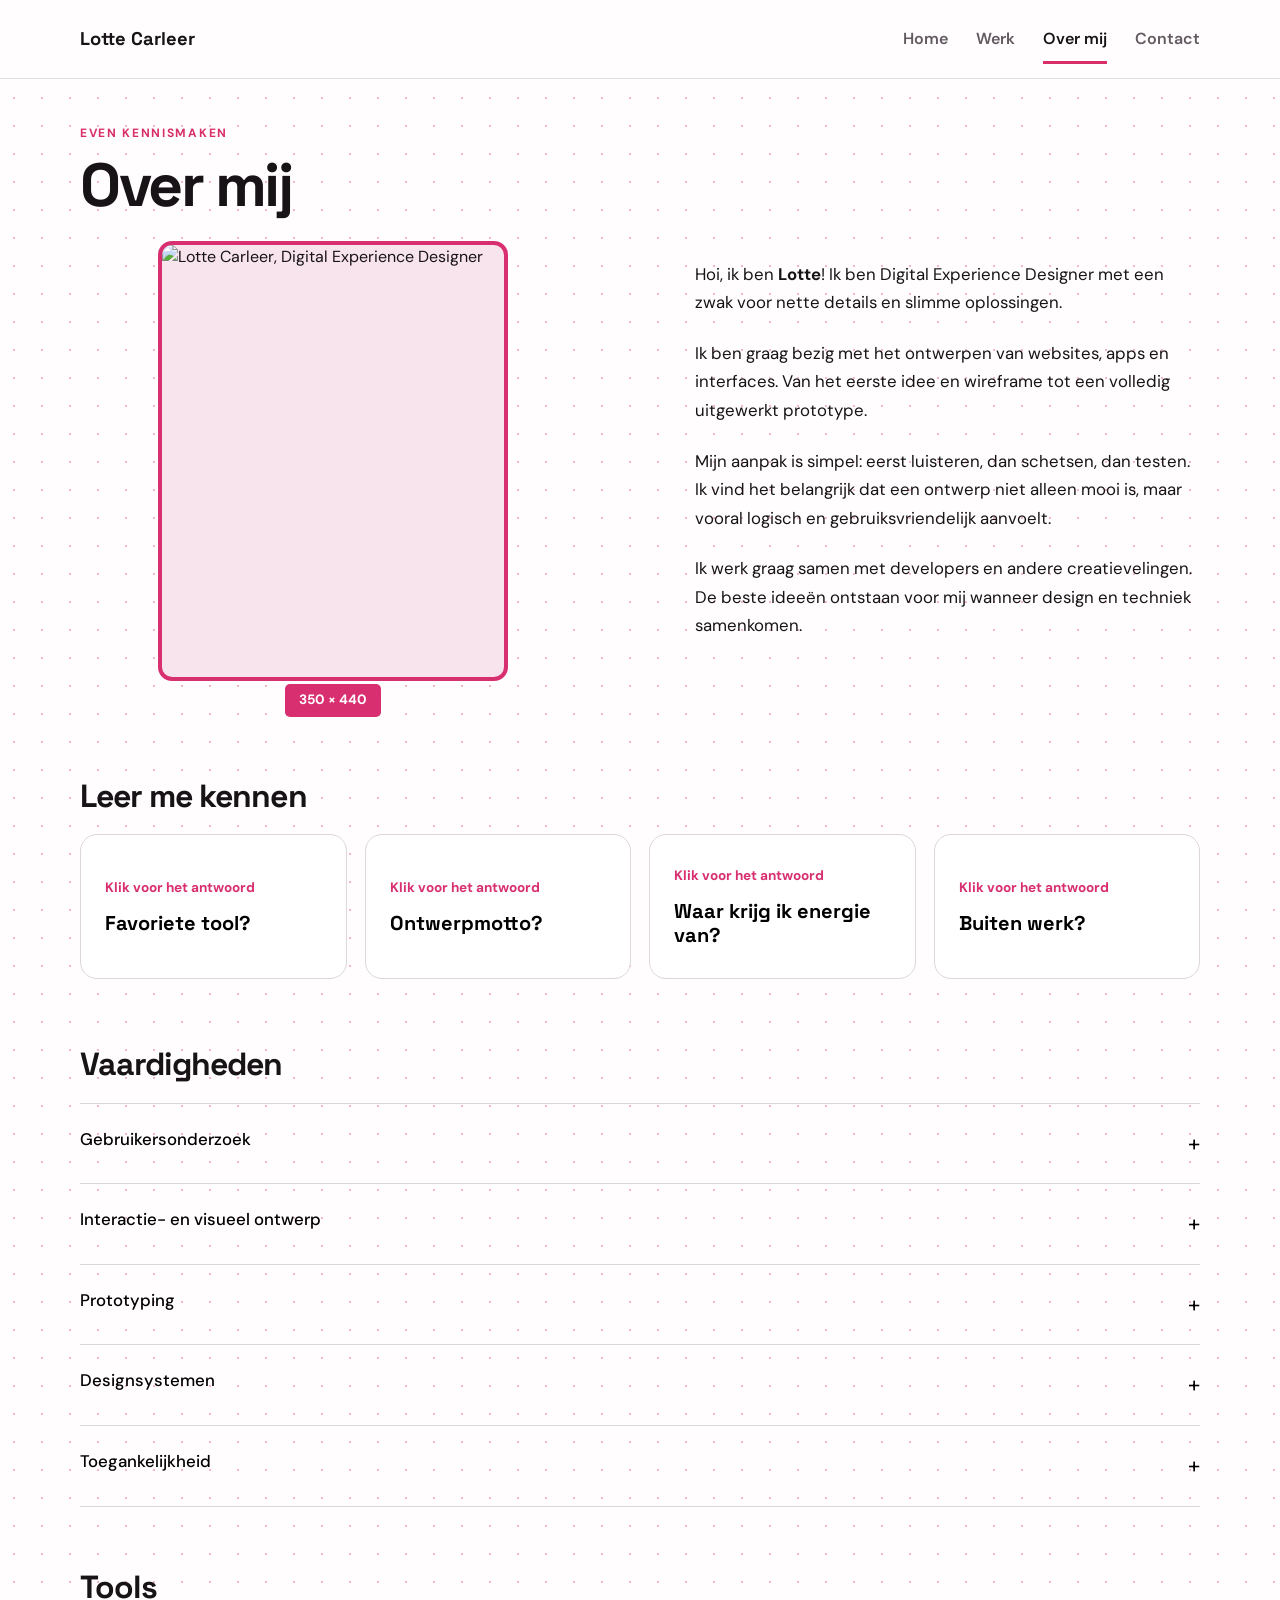
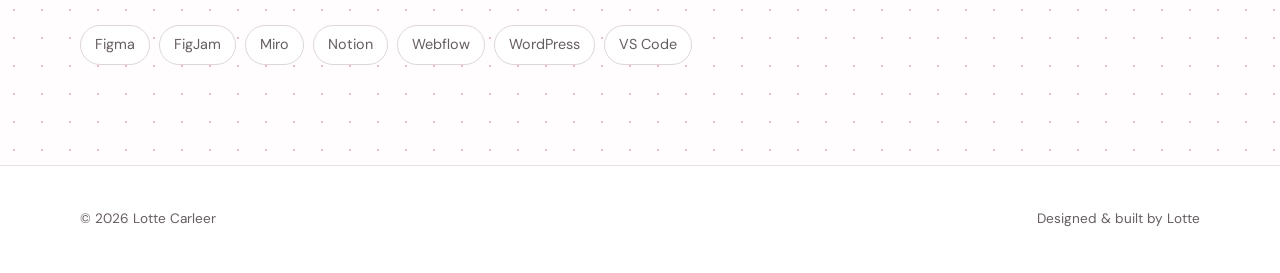
==== about.html @ 45e6f645 "feat: added analytics code" ====
<!DOCTYPE html>
<html lang="nl">
<head>
  <meta charset="UTF-8">
  <meta name="viewport" content="width=device-width, initial-scale=1.0">

  <title>Over mij | Lotte Carleer</title>

  <meta
    name="description"
    content="Leer Lotte Carleer kennen, Digital Experience Designer met een passie voor UX/UI design, webdesign, prototyping en digitale ervaringen."
  >

  <meta name="keywords" content="Lotte Carleer, UX/UI designer, Digital Experience Designer, webdesign, Figma, portfolio">
  <meta name="author" content="Lotte Carleer">
  <meta name="robots" content="index, follow">

  <!-- Fonts -->
  <link rel="preconnect" href="https://fonts.googleapis.com">
  <link rel="preconnect" href="https://fonts.gstatic.com" crossorigin>

  <link
    href="https://fonts.googleapis.com/css2?family=DM+Sans:wght@400;500;600;700&family=Space+Grotesk:wght@500;600;700&display=swap"
    rel="stylesheet"
  >

  <link rel="stylesheet" href="style.css">

  <script defer src="https://t.contentsquare.net/uxa/a8d0bef8a40d2.js"></script>
</head>

<body>

  <!-- =========================
       HEADER
  ========================== -->

  <header class="site-header">

    <nav class="nav container" aria-label="Hoofdnavigatie">

      <a class="logo" href="index.html">
        Lotte Carleer
      </a>

      <div class="nav-links">

        <a href="index.html">
          Home</a>

        <a href="projects.html">
          Werk
        </a>

        <a class="active" href="about.html">
          Over mij
        </a>

        <a href="contact.html">
          Contact
        </a>

      </div>

    </nav>

  </header>


  <!-- =========================
       MAIN
  ========================== -->

  <main class="about-page">

    <section class="about-section container">

      <p class="eyebrow">
        EVEN KENNISMAKEN
      </p>

      <h1>
        Over mij
      </h1>


      <!-- INTRO -->

      <div class="about-intro">

        <!-- FOTO -->

        <div class="about-photo-wrapper">

          <div class="about-photo">

            <img
              src="Images/lotte.jpg"
              alt="Lotte Carleer, Digital Experience Designer"
            >

          </div>

          <div class="about-photo-label">
            350 × 440
          </div>

        </div>


        <!-- TEKST -->

        <div class="about-text">

          <p>
            Hoi, ik ben <strong>Lotte</strong>! Ik ben Digital Experience
            Designer met een zwak voor nette details en slimme oplossingen.
          </p>

          <p>
            Ik ben graag bezig met het ontwerpen van websites, apps en
            interfaces. Van het eerste idee en wireframe tot een volledig
            uitgewerkt prototype.
          </p>

          <p>
            Mijn aanpak is simpel: eerst luisteren, dan schetsen, dan
            testen. Ik vind het belangrijk dat een ontwerp niet alleen
            mooi is, maar vooral logisch en gebruiksvriendelijk aanvoelt.
          </p>

          <p>
            Ik werk graag samen met developers en andere creatievelingen.
            De beste ideeën ontstaan voor mij wanneer design en techniek
            samenkomen.
          </p>

          

        </div>

      </div>


      <!-- =========================
           LEER ME KENNEN
      ========================== -->

      <section class="about-questions">

        <h2>
          Leer me kennen
        </h2>

        <div class="question-grid">


          <button class="question-card" type="button">

            <span>
              Klik voor het antwoord
            </span>

            <strong>
              Favoriete tool?
            </strong>

            <p>
              Figma! Ik kan er uren in verdwalen.
            </p>

          </button>


          <button class="question-card" type="button">

            <span>
              Klik voor het antwoord
            </span>

            <strong>
              Ontwerpmotto?
            </strong>

            <p>
              Eerst begrijpen, dan ontwerpen.
            </p>

          </button>


          <button class="question-card" type="button">

            <span>
              Klik voor het antwoord
            </span>

            <strong>
              Waar krijg ik energie van?
            </strong>

            <p>
              Nieuwe ideeën bedenken en ze visueel tot leven brengen.
            </p>

          </button>


          <button class="question-card" type="button">

            <span>
              Klik voor het antwoord
            </span>

            <strong>
              Buiten werk?
            </strong>

            <p>
              Muziek, zingen, creatieve projecten en tijd met vrienden.
            </p>

          </button>

        </div>

      </section>


      <!-- =========================
           VAARDIGHEDEN
      ========================== -->

      <section class="skills-section">

        <h2>
          Vaardigheden
        </h2>


        <div class="skills-list">


          <button class="skill-item" type="button">

            <span>
              Gebruikersonderzoek
            </span>

            <strong>+</strong>

            <div class="skill-description">
              Ik onderzoek gebruikers en hun behoeften om digitale
              ervaringen beter af te stemmen op de doelgroep.
            </div>

          </button>


          <button class="skill-item" type="button">

            <span>
              Interactie- en visueel ontwerp
            </span>

            <strong>+</strong>

            <div class="skill-description">
              Ik vertaal ideeën naar duidelijke interfaces met aandacht
              voor structuur, interactie en visuele details.
            </div>

          </button>


          <button class="skill-item" type="button">

            <span>
              Prototyping
            </span>

            <strong>+</strong>

            <div class="skill-description">
              Ik maak interactieve prototypes om ideeën snel te testen
              en te verbeteren.
            </div>

          </button>


          <button class="skill-item" type="button">

            <span>
              Designsystemen
            </span>

            <strong>+</strong>

            <div class="skill-description">
              Ik werk graag met consistente componenten en stijlen zodat
              een digitaal product één geheel vormt.
            </div>

          </button>


          <button class="skill-item" type="button">

            <span>
              Toegankelijkheid
            </span>

            <strong>+</strong>

            <div class="skill-description">
              Ik probeer ontwerpen te maken die voor zoveel mogelijk
              mensen duidelijk en bruikbaar zijn.
            </div>

          </button>

        </div>

      </section>


      <!-- =========================
           TOOLS
      ========================== -->

      <section class="tools-section">

        <h2>
          Tools
        </h2>

        <div class="tools-list">

          <span>Figma</span>
          <span>FigJam</span>
          <span>Miro</span>
          <span>Notion</span>
          <span>Webflow</span>
          <span>WordPress</span>
          <span>VS Code</span>

        </div>

      </section>

    </section>

  </main>


  <!-- =========================
       FOOTER
  ========================== -->

  <footer class="footer">

    <div class="container">

      <p>
        © 2026 Lotte Carleer
      </p>

      <p>
        Designed &amp; built by Lotte
      </p>

    </div>

  </footer>


  <!-- =========================
       JAVASCRIPT
  ========================== -->

  <script>

    // =========================
    // Vraagkaarten
    // =========================

    const questionCards =
      document.querySelectorAll(".question-card");

    questionCards.forEach((card) => {

      card.addEventListener("click", () => {

        card.classList.toggle("open");

      });

    });


    // =========================
    // Vaardigheden
    // =========================

    const skillItems =
      document.querySelectorAll(".skill-item");

    skillItems.forEach((item) => {

      item.addEventListener("click", () => {

        item.classList.toggle("open");

      });

    });

  </script>

</body>
</html>
---- style.css ----
/* =========================
   BASIS
========================= */

:root {
  --pink: #d92f68;
  --pink-light: #f8dbe5;
  --pink-soft: #fff4f7;
  --black: #171316;
  --grey: #665d63;
  --line: #e8dfe3;
  --white: #fffdfd;
  --yellow: #fff09a;
  --font-body: "DM Sans", Arial, sans-serif;
  --font-title: "Space Grotesk", Arial, sans-serif;
}

* {
  box-sizing: border-box;
}

html {
  scroll-behavior: smooth;
}

body {
  margin: 0;
  color: var(--black);
  background-color: var(--white);

  /* Kleine stippen zoals in de screenshot */
  background-image: radial-gradient(#f2b8ca 1.5px, transparent 1.5px);
  background-size: 28px 28px;

  font-family: var(--font-body);
  line-height: 1.5;
}

a {
  color: inherit;
  text-decoration: none;
}

button,
input {
  font: inherit;
}

.container {
  width: min(1120px, calc(100% - 40px));
  margin: 0 auto;
}


/* =========================
   HEADER
========================= */

.site-header {
  background: rgba(255, 253, 253, 0.94);
  border-bottom: 1px solid var(--line);
}

.nav {
  min-height: 78px;
  display: flex;
  align-items: center;
  justify-content: space-between;
}

.logo {
  font-family: var(--font-title);
  font-weight: 700;
  font-size: 1.15rem;
}

.nav-links {
  display: flex;
  gap: 28px;
  align-items: center;
}

.nav-links a {
  position: relative;
  color: #625961;
  font-weight: 600;
  padding: 8px 0;
}

.nav-links a:hover,
.nav-links a.active {
  color: var(--black);
}

.nav-links a.active::after {
  content: "";
  position: absolute;
  left: 0;
  right: 0;
  bottom: -5px;
  height: 3px;
  background: var(--pink);
}


/* =========================
   HERO
========================= */

.hero {
  min-height: 665px;
  display: grid;
  grid-template-columns: minmax(0, 1fr) minmax(360px, 0.8fr);
  gap: 110px;
  align-items: center;
  padding-top: 55px;
  padding-bottom: 65px;
}

.eyebrow {
  margin: 0 0 13px;
  color: var(--pink);
  font-size: 0.75rem;
  font-weight: 700;
  letter-spacing: 0.14em;
}

h1,
h2,
h3 {
  font-family: var(--font-title);
  line-height: 0.98;
}

h1 {
  max-width: 560px;
  margin: 0;
  font-size: clamp(3.7rem, 6vw, 5.6rem);
  letter-spacing: -0.07em;
}

.changing-word {
  display: inline-block;
  padding: 7px 18px 11px;
  margin: 5px 0;
  color: white;
  background: var(--pink);
  border-radius: 12px;
  transform: rotate(-1deg);
  white-space: nowrap;
}

.changing-word.is-changing {
  animation: word-change 0.28s ease;
}

@keyframes word-change {
  0% {
    opacity: 0;
    transform: translateY(8px) rotate(-1deg);
  }

  100% {
    opacity: 1;
    transform: translateY(0) rotate(-1deg);
  }
}

.intro {
  max-width: 550px;
  margin: 30px 0 25px;
  color: var(--grey);
  font-size: 1.1rem;
}

.hero-buttons {
  display: flex;
  gap: 12px;
  flex-wrap: wrap;
}

.button {
  display: inline-flex;
  min-height: 55px;
  align-items: center;
  justify-content: center;
  padding: 0 25px;
  border-radius: 10px;
  font-weight: 700;
  transition: transform 0.2s ease, box-shadow 0.2s ease;
}

.button:hover {
  transform: translateY(-3px);
}

.button-primary {
  color: white;
  background: var(--pink);
  box-shadow: 0 8px 20px rgba(217, 47, 104, 0.18);
}

.button-secondary {
  border: 1px solid var(--line);
  background: white;
}


/* =========================
   POST-IT BORD
========================= */

.hero-visual {
  position: relative;
  min-height: 510px;
  display: flex;
  align-items: center;
  justify-content: center;
}

.photo-card {
  width: 350px;
  height: 440px;
  padding: 9px;
  border: 3px solid var(--pink);
  background: white;
  box-shadow: 10px 12px 0 rgba(217, 47, 104, 0.08);
}

.photo-placeholder {
  width: 100%;
  height: 100%;
  display: flex;
  flex-direction: column;
  align-items: center;
  justify-content: center;
  gap: 70px;
  border-radius: 16px;
  background: var(--pink-light);
  color: var(--pink);
  cursor: pointer;
  overflow: hidden;
}

.photo-placeholder.has-image {
  background-size: cover;
  background-position: center;
}

.initials {
  font-family: var(--font-title);
  font-size: 2.4rem;
  font-weight: 700;
}

.photo-hint {
  color: var(--grey);
  font-size: 0.85rem;
}

.post-it {
  position: absolute;
  z-index: 1000;
  width: 165px;
  min-height: 90px;
  padding: 17px;
  border: 0;
  color: #292125;
  text-align: left;
  font-family: var(--font-title);
  font-weight: 600;
  font-size: 0.95rem;
  line-height: 1.2;
  cursor: grab;
  user-select: none;
  touch-action: none;
  box-shadow: 0 15px 25px rgba(25, 15, 20, 0.12);
  transition: box-shadow 0.15s ease;
}

.post-it:active {
  cursor: grabbing;
  box-shadow: 0 20px 35px rgba(25, 15, 20, 0.18);
}

.post-it-yellow {
  top: 170px;
  left: calc(50% + 370px);
  background: var(--yellow);
  transform: rotate(3deg);
}

.post-it-pink {
  top: 650px;
  left: calc(50% - 390px);
  background: #f5b5cc;
  transform: rotate(-5deg);
}

.post-it-pink span {
  font-size: 1.1rem;
}

.size-label {
  position: absolute;
  top: calc(50% + 235px);
  left: 50%;
  transform: translateX(-50%);
  padding: 6px 11px;
  color: white;
  background: var(--pink);
  border-radius: 7px;
  font-size: 0.7rem;
  font-weight: 700;
}


/* =========================
   BEWEGENDE BALK
========================= */

.ticker {
  width: 100%;
  overflow: hidden;
  border-top: 1px solid var(--line);
  border-bottom: 1px solid var(--line);
  background: white;
  white-space: nowrap;
}

.ticker-track {
  width: max-content;
  display: flex;
  align-items: center;
  gap: 28px;
  padding: 19px 0;
  font-family: var(--font-title);
  font-size: 1.65rem;
  font-weight: 700;
  animation: ticker 25s linear infinite;
}

.ticker i {
  color: var(--pink);
  font-style: normal;
}

@keyframes ticker {
  from {
    transform: translateX(0);
  }

  to {
    transform: translateX(-50%);
  }
}


/* =========================
   RECENT WORK
========================= */

.work {
  padding-top: 90px;
  padding-bottom: 110px;
}

.section-heading {
  max-width: 600px;
  margin-bottom: 38px;
}

.section-heading h2 {
  margin: 0 0 12px;
  font-size: clamp(2.8rem, 5vw, 4rem);
  letter-spacing: -0.06em;
}

.section-heading > p:last-child {
  margin: 0;
  color: var(--grey);
}

.project-grid {
  display: grid;
  grid-template-columns: repeat(3, 1fr);
  gap: 18px;
}

.project-card {
  overflow: hidden;
  border: 1px solid var(--line);
  border-radius: 16px;
  background: white;
  box-shadow: 0 8px 25px rgba(20, 10, 15, 0.05);
  transition: transform 0.25s ease, box-shadow 0.25s ease;
}

.project-card:hover {
  transform: translateY(-7px);
  box-shadow: 0 18px 35px rgba(20, 10, 15, 0.1);
}

.project-image {
  min-height: 210px;
  display: flex;
  align-items: center;
  justify-content: center;
  padding: 25px;
  font-family: var(--font-title);
  font-size: 2.1rem;
  font-weight: 700;
  line-height: 0.9;
  text-align: center;
}

.project-jazz .project-image {
  background: #f2c5d6;
}

.project-aed .project-image {
  color: white;
  background: #222;
}

.project-palm .project-image {
  color: white;
  background: #962f0a;
}

.project-info {
  padding: 22px;
}

.project-type {
  margin: 0 0 8px;
  color: var(--pink);
  font-size: 0.68rem;
  font-weight: 700;
  letter-spacing: 0.1em;
}

.project-info h3 {
  margin: 0 0 10px;
  font-size: 1.65rem;
}

.project-info p:not(.project-type) {
  min-height: 92px;
  margin: 0 0 18px;
  color: var(--grey);
  font-size: 0.9rem;
}

.project-info a {
  color: var(--pink);
  font-weight: 700;
}


/* =========================
   FOOTER
========================= */

.footer {
  padding: 30px 0;
  border-top: 1px solid var(--line);
  background: white;
}

.footer .container {
  display: flex;
  justify-content: space-between;
  gap: 20px;
  color: var(--grey);
  font-size: 0.85rem;
}


/* =========================
   MOBIEL
========================= */

@media (max-width: 800px) {
  .nav {
    min-height: 70px;
  }

  .nav-links {
    gap: 14px;
  }

  .hero {
    grid-template-columns: 1fr;
    padding-top: 45px;
  }

  .hero-visual {
    min-height: 480px;
  }

  .project-grid {
    grid-template-columns: 1fr;
  }

  .project-info p:not(.project-type) {
    min-height: auto;
  }
}

@media (max-width: 560px) {
  .container {
    width: min(100% - 28px, 970px);
  }

  .nav {
    align-items: flex-start;
    flex-direction: column;
    gap: 8px;
    padding: 15px 0;
  }

  .nav-links {
    width: 100%;
    justify-content: space-between;
    gap: 8px;
  }

  .nav-links a {
    font-size: 0.9rem;
  }

  h1 {
    font-size: 3.4rem;
  }

  .changing-word {
    white-space: normal;
  }

  .hero-visual {
    min-height: 500px;
  }

  .size-label {
    top: calc(50% + 255px);
  }

  .photo-card {
    width: min(350px, 88vw);
    height: min(440px, 110vw);
  }

  .post-it-yellow {
    left: auto;
    right: 8px;
  }

  .post-it-pink {
    left: 8px;
  }

  .ticker-track {
    font-size: 1.3rem;
  }

  .footer .container {
    flex-direction: column;
  }
}

@media (prefers-reduced-motion: reduce) {
  html {
    scroll-behavior: auto;
  }

  .ticker-track {
    animation: none;
  }

  .changing-word.is-changing {
    animation: none;
  }

  .project-card,
  .button {
    transition: none;
  }
}

/* =========================
   PROJECTS PAGE
========================= */

.projects-page {
  min-height: calc(100vh - 160px);
}

.projects-section {
  padding-top: 45px;
  padding-bottom: 100px;
}


/* Titel */

.projects-section h1 {
  margin: 12px 0 25px;

  font-family: "Space Grotesk", sans-serif;
  font-size: 3.8rem;
  line-height: 1;
  letter-spacing: -0.04em;
}


/* Filters */

.project-filters {
  display: flex;
  flex-wrap: wrap;
  gap: 8px;

  margin-bottom: 26px;
}

.filter-button {
  padding: 9px 18px;

  border: 1px solid #ded7da;
  border-radius: 30px;

  background: white;

  font-family: "DM Sans", sans-serif;
  font-size: 0.95rem;
  color: #30292d;

  cursor: pointer;

  transition:
    background 0.2s ease,
    color 0.2s ease,
    border-color 0.2s ease;
}

.filter-button:hover {
  border-color: #222;
}

.filter-button.active {
  background: #211b1e;
  border-color: #211b1e;
  color: white;
}


/* Project grid */

.projects-section .project-grid {
  display: grid;
  grid-template-columns: repeat(3, 1fr);
  gap: 20px;
}


/* Project card */

.projects-section .project-card {
  overflow: hidden;

  background: white;

  border: 1px solid #ded7da;
  border-radius: 15px;

  box-shadow: none;
}


/* Project image */

.projects-section .project-image {
  height: 180px;

  display: flex;
  align-items: center;
  justify-content: center;

  border-radius: 14px 14px 0 0;

  font-family: "Space Grotesk", sans-serif;
  font-size: 2.2rem;
  font-weight: 700;
}


/* Kleuren */

.project-image-app {
  background: #f8e4ed;
  color: #d52b69;
}

.project-image-web {
  background: #1e171a;
  color: white;
}

.project-image-design {
  background: #e4dcdf;
  color: #211b1e;
}


/* Project informatie */

.projects-section .project-info {
  padding: 18px 21px 20px;
}

.projects-section .project-info h2 {
  margin: 0 0 8px;

  font-family: "Space Grotesk", sans-serif;
  font-size: 1.25rem;
  line-height: 1.2;
}

.projects-section .project-info p {
  margin: 0;

  color: #675d62;

  font-size: 0.98rem;
  line-height: 1.6;
}


/* Tags */

.projects-section .project-tags {
  display: flex;
  flex-wrap: wrap;
  gap: 7px;

  margin-top: 14px;
}

.projects-section .project-tags span {
  padding: 5px 11px;

  border: 1px solid #e1d9dc;
  border-radius: 20px;

  color: #675d62;

  font-size: 0.78rem;
}





/* =========================
   MOBILE
========================= */

@media (max-width: 800px) {

  .projects-section {
    padding-top: 35px;
  }

  .projects-section h1 {
    font-size: 3rem;
  }

  .projects-section .project-grid {
    grid-template-columns: 1fr;
  }

  .projects-section .project-image {
    height: 200px;
  }

}

/* =========================
   ABOUT PAGE
========================= */

.about-page {
  min-height: calc(100vh - 160px);

}

.about-section {
  padding-top: 45px;
  padding-bottom: 100px;
}


/* =========================
   TITEL
========================= */

.about-section > h1 {
  margin: 12px 0 25px;

  font-family: "Space Grotesk", sans-serif;
  font-size: 3.8rem;
  line-height: 1;
  letter-spacing: -0.04em;
}


/* =========================
   INTRO
========================= */

.about-intro {
  display: grid;
  grid-template-columns: 1fr 1fr;

  gap: 110px;

  align-items: center;

  margin-top: 15px;
}


/* =========================
   FOTO
========================= */

.about-photo-wrapper {
  position: relative;

  width: 350px;

  justify-self: center;
}

.about-photo {
  width: 350px;
  height: 440px;

  overflow: hidden;

  border: 4px solid #d82f70;
  border-radius: 14px;

  background: #f8e4ed;
}

.about-photo img {
  display: block;

  width: 100%;
  height: 100%;

  object-fit: cover;
}

.about-photo-label {
  position: absolute;

  left: 50%;
  bottom: -36px;

  transform: translateX(-50%);

  padding: 6px 14px;

  border-radius: 5px;

  background: #d82f70;
  color: white;

  font-size: 0.85rem;
  font-weight: 700;

  white-space: nowrap;
}


/* =========================
   TEKST
========================= */

.about-text {
  max-width: 520px;
}

.about-text p {
  margin: 0 0 22px;

  font-size: 1.05rem;
  line-height: 1.7;
}

.about-text strong {
  font-weight: 700;
}


/* =========================
   LEER ME KENNEN
========================= */

.about-questions {
  margin-top: 100px;
}

.about-questions h2,
.skills-section h2,
.tools-section h2 {
  margin: 0 0 22px;

  font-family: "Space Grotesk", sans-serif;
  font-size: 2rem;
  letter-spacing: -0.03em;
}


/* Vraagkaarten */

.question-grid {
  display: grid;

  grid-template-columns: repeat(4, 1fr);

  gap: 18px;
}

.question-card {
  min-height: 145px;

  padding: 24px;

  border: 1px solid #ded7da;
  border-radius: 17px;

  background: white;

  text-align: left;

  font-family: "DM Sans", sans-serif;

  cursor: pointer;

  transition:
    transform 0.2s ease,
    border-color 0.2s ease;
}

.question-card:hover {
  transform: translateY(-3px);
  border-color: #d82f70;
}

.question-card span {
  display: block;

  margin-bottom: 12px;

  color: #d82f70;

  font-size: 0.85rem;
  font-weight: 700;
}

.question-card strong {
  display: block;

  font-family: "Space Grotesk", sans-serif;
  font-size: 1.25rem;
  line-height: 1.2;
}

.question-card p {
  display: none;

  margin: 15px 0 0;

  color: #665d61;

  line-height: 1.5;
}

.question-card.open p {
  display: block;
}


/* =========================
   VAARDIGHEDEN
========================= */

.skills-section {
  margin-top: 70px;
}

.skills-list {
  border-top: 1px solid #ded7da;
}

.skill-item {
  position: relative;

  width: 100%;

  padding: 23px 0;

  display: grid;
  grid-template-columns: 1fr auto;

  border: none;
  border-bottom: 1px solid #ded7da;

  background: transparent;

  text-align: left;

  font-family: "DM Sans", sans-serif;

  cursor: pointer;
}

.skill-item > span {
  font-size: 1.05rem;
  font-weight: 500;
}

.skill-item > strong {
  font-size: 1.4rem;
  font-weight: 400;

  transition: transform 0.2s ease;
}

.skill-item.open > strong {
  transform: rotate(45deg);
}

.skill-description {
  display: none;

  grid-column: 1 / -1;

  max-width: 700px;

  padding-top: 12px;

  color: #665d61;

  line-height: 1.6;
}

.skill-item.open .skill-description {
  display: block;
}


/* =========================
   TOOLS
========================= */

.tools-section {
  margin-top: 65px;
}

.tools-list {
  display: flex;
  flex-wrap: wrap;
  gap: 9px;
}

.tools-list span {
  padding: 8px 14px;

  border: 1px solid #ded7da;
  border-radius: 30px;

  background: white;

  color: #665d61;

  font-size: 0.9rem;
}


/* =========================
   MOBILE
========================= */

@media (max-width: 800px) {

  .about-section {
    padding-top: 35px;
  }

  .about-section > h1 {
    font-size: 3rem;
  }

  .about-intro {
    grid-template-columns: 1fr;

    gap: 70px;
  }

  .about-photo-wrapper {
    width: min(350px, 100%);
  }

  .about-photo {
    width: 100%;
    height: auto;
    aspect-ratio: 350 / 440;
  }

  .about-text {
    max-width: none;
  }

  .question-grid {
    grid-template-columns: 1fr 1fr;
  }

}

@media (max-width: 500px) {

  .question-grid {
    grid-template-columns: 1fr;
  }

}

/* =========================
   CONTACT PAGE
========================= */

.contact-page {
  min-height: calc(100vh - 160px);
}

.contact-section {
  padding-top: 45px;
  padding-bottom: 100px;
}


/* =========================
   CONTACT CARD
========================= */

.contact-card {
  min-height: 620px;

  display: flex;
  flex-direction: column;
  align-items: center;
  justify-content: center;

  padding: 70px 40px;

  border: 1px solid #eadde2;
  border-radius: 22px;

  background: var(--pink-light);

  text-align: center;
}


/* =========================
   ZWAAIEND HANDJE
========================= */

.waving-hand {
  display: inline-block;

  margin-bottom: 20px;

  font-size: 3.2rem;

  transform-origin: 70% 70%;

  animation: wave 2s ease-in-out infinite;
}

@keyframes wave {

  0%,
  100% {
    transform: rotate(0deg);
  }

  10% {
    transform: rotate(15deg);
  }

  20% {
    transform: rotate(-10deg);
  }

  30% {
    transform: rotate(15deg);
  }

  40% {
    transform: rotate(-8deg);
  }

  50% {
    transform: rotate(10deg);
  }

  60% {
    transform: rotate(0deg);
  }
}


/* =========================
   TITEL
========================= */

.contact-card h1 {
  margin: 0;

  font-family: var(--font-title);
  font-size: clamp(4rem, 7vw, 6rem);
  line-height: 0.95;
  letter-spacing: -0.07em;
}

.contact-card h1 span {
  color: var(--pink);
}


/* =========================
   INTRO
========================= */

.contact-intro {
  margin: 25px 0 30px;

  max-width: 700px;

  color: var(--grey);

  font-size: 1.2rem;
  line-height: 1.55;
}


/* =========================
   KEUZES
========================= */

.contact-options {
  display: flex;
  flex-wrap: wrap;
  justify-content: center;

  gap: 9px;

  margin-bottom: 35px;
}

.contact-option {
  padding: 10px 18px;

  border: 1px solid var(--line);
  border-radius: 30px;

  background: white;

  color: var(--black);

  font-family: var(--font-body);
  font-size: 0.95rem;

  cursor: pointer;

  transition:
    background 0.2s ease,
    color 0.2s ease,
    transform 0.2s ease;
}

.contact-option:hover {
  transform: translateY(-2px);
}

.contact-option.active {
  border-color: var(--black);

  background: var(--black);

  color: white;
}


/* =========================
   MAIL BUTTON
========================= */

.mail-button {
  display: inline-flex;

  min-height: 70px;

  align-items: center;
  justify-content: center;

  padding: 0 38px;

  border-radius: 10px;

  background: var(--pink);

  color: white;

  font-family: var(--font-title);
  font-size: 1.35rem;
  font-weight: 700;

  box-shadow:
    0 10px 25px rgba(217, 47, 104, 0.2);

  transition:
    transform 0.2s ease,
    box-shadow 0.2s ease;
}

.mail-button:hover {
  transform: translateY(-4px);

  box-shadow:
    0 15px 30px rgba(217, 47, 104, 0.25);
}


/* =========================
   EMAIL
========================= */

.contact-email {
  margin: 25px 0 0;

  color: var(--grey);

  font-size: 1rem;
}

.contact-email span {
  margin: 0 5px;
}


/* =========================
   MOBILE
========================= */

@media (max-width: 800px) {

  .contact-section {
    padding-top: 35px;
  }

  .contact-card {
    min-height: 600px;

    padding: 60px 20px;
  }

  .contact-card h1 {
    font-size: 4rem;
  }

  .contact-intro {
    font-size: 1rem;
  }

  .contact-options {
    max-width: 400px;
  }

}

@media (max-width: 500px) {

  .contact-card h1 {
    font-size: 3.3rem;
  }

  .contact-options {
    gap: 7px;
  }

  .contact-option {
    font-size: 0.85rem;
    padding: 9px 13px;
  }

  .mail-button {
    min-height: 60px;
    font-size: 1.15rem;
  }

  .contact-email {
    font-size: 0.85rem;
  }

}

/* =========================
   JAZZZOLDER CASE STUDY
========================= */

.case-study {
  padding: 45px 0 100px;
}


/* Terug-link */

.back-link {
  display: inline-block;

  margin-bottom: 30px;

  color: var(--grey);

  font-size: 0.85rem;
  font-weight: 600;
}

.back-link:hover {
  color: var(--pink);
}


/* =========================
   CASE HEADER
========================= */

.case-header {
  margin-bottom: 35px;
}

.case-header h1 {
  max-width: none;

  margin: 8px 0 10px;

  font-size: clamp(3rem, 6vw, 5rem);

  letter-spacing: -0.06em;
}

.case-meta {
  margin: 0 0 15px;

  color: var(--grey);

  font-size: 0.85rem;
}

.case-tags {
  display: flex;
  flex-wrap: wrap;
  gap: 8px;
}

.case-tags span {
  padding: 6px 11px;

  border-radius: 20px;

  background: var(--pink-soft);

  color: var(--pink);

  font-size: 0.75rem;
  font-weight: 600;
}


/* =========================
   HERO
========================= */

.case-hero {
  width: 100%;

  overflow: hidden;

  margin-bottom: 55px;

  border: 1px solid var(--line);
  border-radius: 18px;

  background: white;

  box-shadow: 0 10px 30px rgba(20, 10, 15, 0.06);
}

.case-hero img {
  display: block;

  width: 100%;
  height: auto;
}


/* =========================
   OVERVIEW
========================= */

.case-overview {
  display: grid;

  grid-template-columns: 1fr 300px;

  gap: 70px;

  align-items: start;

  margin-bottom: 100px;
}

.case-text h2,
.case-section h2 {
  margin: 0 0 12px;

  font-family: var(--font-title);

  font-size: 2.5rem;

  letter-spacing: -0.04em;
}

.case-text p {
  max-width: 720px;

  margin: 0 0 15px;

  color: var(--grey);

  font-size: 0.95rem;
  line-height: 1.7;
}


/* Tools */

.tools-card {
  padding: 25px;

  border: 1px solid var(--line);
  border-radius: 16px;

  background: white;
}

.tools-card h3 {
  margin: 0 0 15px;

  font-size: 1rem;
}

.tool-tags {
  display: flex;
  flex-wrap: wrap;
  gap: 7px;
}

.tool-tags span {
  padding: 6px 10px;

  border: 1px solid var(--line);
  border-radius: 20px;

  color: var(--grey);

  font-size: 0.75rem;
}


/* =========================
   SECTIES
========================= */

.case-section {
  margin-bottom: 110px;
}

.section-label {
  display: inline-block;

  margin-bottom: 12px;

  padding: 5px 11px;

  border-radius: 20px;

  background: var(--pink-soft);

  color: var(--pink);

  font-size: 0.65rem;
  font-weight: 700;
  letter-spacing: 0.08em;
}

.section-intro {
  max-width: 650px;

  margin: 0 0 30px;

  color: var(--grey);

  font-size: 0.9rem;
}


/* =========================
   OUDE WEBSITE
========================= */

.old-website {
  display: grid;

  grid-template-columns: repeat(3, 1fr);

  gap: 18px;

  padding: 45px;

  border: 1px solid var(--line);
  border-radius: 18px;

  background: white;
}

.old-site-image {
  min-height: 260px;

  display: flex;
  align-items: center;
  justify-content: center;

  border: 1px solid #ddd;

  background: #e9e9e9;

  color: #555;

  text-align: center;

  font-family: var(--font-title);
  font-weight: 700;
}

.old-site-image:nth-child(2) {
  transform: rotate(1deg);
}

.old-site-image:nth-child(3) {
  transform: rotate(-1deg);
}


/* =========================
   BRANDING
========================= */

.branding-grid {
  display: grid;

  grid-template-columns: 1fr 1fr;

  gap: 20px;
}

.branding-card {
  padding: 30px;

  border: 1px solid var(--line);
  border-radius: 18px;

  background: white;
}

.branding-card h3 {
  margin: 0 0 25px;

  font-size: 1rem;
}


/* Kleuren */

.color-list {
  display: flex;
  flex-direction: column;
  gap: 15px;
}

.color-item {
  display: flex;
  align-items: center;

  gap: 12px;
}

.color-box {
  width: 36px;
  height: 36px;

  flex-shrink: 0;

  border-radius: 7px;

  border: 1px solid var(--line);
}

.color-cream {
  background: #e9d1a5;
}

.color-red {
  background: #c41818;
}

.color-white {
  background: #fbfbf4;
}

.color-black {
  background: #131311;
}

.color-item strong {
  display: block;

  font-size: 0.8rem;
}

.color-item small {
  display: block;

  margin-top: 2px;

  color: var(--grey);

  font-size: 0.7rem;
}


/* Typografie */

.font-label {
  margin: 0 0 5px;

  color: var(--pink);

  font-size: 0.6rem;
  font-weight: 700;
  letter-spacing: 0.1em;
}

.font-example-heading {
  display: block;

  margin-bottom: 5px;

  font-family: var(--font-title);
  font-size: 1.2rem;
}

.branding-card > p:not(.font-label) {
  margin: 0 0 18px;

  color: var(--grey);

  font-size: 0.75rem;
}

.typography-preview {
  display: flex;
  flex-direction: column;

  gap: 7px;

  margin-top: 20px;

  padding: 20px;

  border-radius: 9px;

  background: #131311;

  color: white;
}

.typography-preview small {
  font-size: 0.55rem;
  opacity: 0.7;
}

.typography-preview strong {
  font-family: var(--font-title);
  font-size: 1.15rem;
}

.typography-preview span {
  color: #ccc;

  font-size: 0.7rem;
}


/* =========================
   DESIGN PROCES
========================= */

.process-section {
  margin-bottom: 100px;
}

.process {
  position: relative;

  max-width: 950px;

  margin: 55px auto 0;
}

.process-line {
  position: absolute;

  top: 0;
  bottom: 0;

  left: 50%;

  width: 2px;

  transform: translateX(-50%);

  background: var(--pink-light);
}

.process-item {
  position: relative;

  display: flex;

  width: 50%;

  margin-bottom: 45px;
}

.process-left {
  justify-content: flex-end;

  padding-right: 45px;
}

.process-right {
  margin-left: 50%;

  padding-left: 45px;
}

.process-number {
  position: absolute;

  top: 25px;

  width: 14px;
  height: 14px;

  border-radius: 50%;

  background: var(--pink);

  color: transparent;
}

.process-left .process-number {
  right: -7px;
}

.process-right .process-number {
  left: -7px;
}

.process-card {
  width: 100%;

  padding: 25px;

  border: 1px solid var(--line);
  border-radius: 14px;

  background: white;

  box-shadow: 0 5px 15px rgba(20, 10, 15, 0.04);
}

.process-card h3 {
  margin: 0 0 8px;

  font-size: 0.95rem;
}

.process-card p {
  margin: 0;

  color: var(--grey);

  font-size: 0.75rem;
  line-height: 1.6;
}


/* =========================
   RESULTAAT
========================= */

.case-result {
  position: relative;

  overflow: hidden;

  margin-bottom: 90px;

  padding: 55px 50px;

  border-radius: 18px;

  background: var(--pink);

  color: white;

  text-align: center;
}

.case-result::before,
.case-result::after {
  content: "";

  position: absolute;

  width: 90px;
  height: 90px;

  border-radius: 50%;

  background: rgba(255, 255, 255, 0.15);
}

.case-result::before {
  top: -35px;
  left: -25px;
}

.case-result::after {
  right: -25px;
  bottom: -35px;
}

.result-icon {
  margin-bottom: 10px;

  font-size: 1.5rem;
}

.case-result h2 {
  margin: 0 0 15px;

  font-family: var(--font-title);

  font-size: 2rem;
}

.case-result p {
  max-width: 700px;

  margin: 0 auto 25px;

  font-size: 0.85rem;
  line-height: 1.6;
}

.result-button {
  display: inline-flex;

  padding: 11px 18px;

  border-radius: 30px;

  background: white;

  color: var(--pink);

  font-size: 0.75rem;
  font-weight: 700;
}


/* =========================
   CONTACT CTA
========================= */

.case-contact {
  padding: 20px 0 50px;

  text-align: center;
}

.case-contact h2 {
  margin: 0 0 12px;

  font-family: var(--font-title);

  font-size: 2.2rem;

  letter-spacing: -0.04em;
}

.case-contact p {
  max-width: 600px;

  margin: 0 auto 25px;

  color: var(--grey);

  font-size: 0.85rem;
}


/* =========================
   MOBILE
========================= */

@media (max-width: 800px) {

  .case-study {
    padding-top: 35px;
  }

  .case-header h1 {
    font-size: 3.3rem;
  }

  .case-overview {
    grid-template-columns: 1fr;

    gap: 30px;
  }

  .old-website {
    grid-template-columns: 1fr;

    padding: 25px;
  }

  .branding-grid {
    grid-template-columns: 1fr;
  }

  .process-line {
    left: 15px;
  }

  .process-item,
  .process-right {
    width: 100%;

    margin-left: 0;

    padding-left: 45px;
    padding-right: 0;

    justify-content: flex-start;
  }

  .process-left .process-number,
  .process-right .process-number {
    left: 8px;
    right: auto;
  }

  .case-result {
    padding: 45px 25px;
  }

}

@media (max-width: 500px) {

  .case-header h1 {
    font-size: 2.8rem;
  }

  .case-text h2,
  .case-section h2 {
    font-size: 2rem;
  }

  .branding-card {
    padding: 22px;
  }

}

/* =========================
   CAFÉ DE PALM
========================= */

.palm-case .case-header {
  margin-bottom: 35px;
}


/* Hero */

.palm-hero {
  border-radius: 16px;
}

.palm-hero img {
  display: block;

  width: 100%;
  height: 520px;

  object-fit: cover;
}


/* Kleuren */

.palm-black {
  background: #2c2c2c;
}

.palm-red {
  background: #962f0a;
}

.palm-orange {
  background: #d15b30;
}

.palm-white {
  background: #fbfbfb;
}


/* Typografie */

.palm-font-example {
  display: block;

  margin-top: 10px;

  font-family: var(--font-title);
  font-size: 1.8rem;
}


/* =========================
   UITDAGING
========================= */

.challenge-grid {
  display: grid;

  grid-template-columns: 1fr 1fr;

  gap: 20px;

  margin-bottom: 100px;
}

.challenge-card {
  min-height: 170px;

  display: flex;
  flex-direction: column;
  align-items: center;
  justify-content: center;

  padding: 30px;

  border: 1px solid var(--line);
  border-radius: 17px;

  background: white;

  text-align: center;
}

.challenge-card h3 {
  margin: 0 0 12px;

  font-size: 1rem;
}

.challenge-card p {
  max-width: 350px;

  margin: 0;

  color: var(--grey);

  font-size: 0.8rem;
  line-height: 1.5;
}

.challenge-solution {
  background: var(--pink);

  border-color: var(--pink);

  color: white;
}

.challenge-solution p {
  color: white;
}


/* =========================
   DELIVERABLES
========================= */

.deliverables-section {
  text-align: center;
}

.deliverables-grid {
  display: grid;

  grid-template-columns: 1fr 1fr;

  gap: 18px;

  margin-top: 30px;

  text-align: center;
}

.deliverable-card {
  min-height: 145px;

  display: flex;
  flex-direction: column;
  align-items: center;
  justify-content: center;

  padding: 25px;

  border: 1px solid var(--line);
  border-radius: 16px;

  background: white;
}

.deliverable-icon {
  width: 35px;
  height: 35px;

  display: flex;
  align-items: center;
  justify-content: center;

  margin-bottom: 10px;

  border-radius: 9px;

  background: var(--pink);

  color: white;

  font-size: 0.9rem;
}

.deliverable-card h3 {
  margin: 0 0 5px;

  font-size: 0.8rem;
}

.deliverable-card p {
  margin: 0;

  color: var(--grey);

  font-size: 0.7rem;
}


/* =========================
   CADEAUBON
========================= */

.giftcard-section {
  margin-bottom: 100px;
}

.giftcard {
  display: grid;

  grid-template-columns: 1fr 1.2fr;

  overflow: hidden;

  border-radius: 16px;

  background: #a6320b;

  color: white;

  box-shadow: 0 10px 25px rgba(20, 10, 15, 0.08);
}

.giftcard-image {
  min-height: 340px;
}

.giftcard-image img {
  width: 100%;
  height: 100%;

  display: block;

  object-fit: cover;
}

.giftcard-content {
  padding: 35px;
}

.giftcard-content h2 {
  margin: 0 0 8px;

  font-family: var(--font-title);

  font-size: 3rem;

  color: white;
}

.giftcard-label {
  display: inline-block;

  padding: 7px 14px;

  border-radius: 5px;

  background: white;

  color: #a6320b;

  font-weight: 700;
}

.giftcard-value {
  margin: 15px 0;

  padding: 18px;

  border-radius: 12px;

  background: white;

  color: var(--black);
}

.giftcard-value span {
  display: block;

  margin-bottom: 5px;

  font-size: 0.8rem;
}

.giftcard-value strong {
  font-size: 1.8rem;
}

.giftcard-value div {
  width: 130px;

  margin-left: 40px;

  margin-top: -5px;

  border-bottom: 2px solid #a6320b;
}

.giftcard-content p {
  margin: 20px 0 0;

  font-size: 0.85rem;
  line-height: 1.5;
}


/* =========================
   RESULTATEN
========================= */

.results-section {
  position: relative;

  overflow: hidden;

  margin-bottom: 90px;

  padding: 45px 30px;

  border: 1px solid #efdce3;
  border-radius: 18px;

  background: var(--pink-soft);

  text-align: center;
}

.results-section::before,
.results-section::after {
  content: "";

  position: absolute;

  width: 70px;
  height: 70px;

  border-radius: 50%;

  background: rgba(217, 47, 104, 0.1);
}

.results-section::before {
  top: -35px;
  right: -20px;
}

.results-section::after {
  bottom: -35px;
  left: -20px;
}

.results-section h2 {
  margin: 0 0 30px;

  font-family: var(--font-title);

  font-size: 2rem;
}

.results-grid {
  display: grid;

  grid-template-columns: 1fr 1fr;

  gap: 12px;

  position: relative;

  z-index: 1;
}

.result-item {
  display: flex;
  align-items: center;

  gap: 10px;

  padding: 13px 15px;

  border: 1px solid var(--line);
  border-radius: 10px;

  background: white;

  text-align: left;

  font-size: 0.75rem;
}

.result-item span {
  width: 18px;
  height: 18px;

  display: flex;
  align-items: center;
  justify-content: center;

  flex-shrink: 0;

  border-radius: 50%;

  background: var(--pink-light);

  color: var(--pink);

  font-size: 0.7rem;
  font-weight: 700;
}


/* =========================
   MOBILE
========================= */

@media (max-width: 800px) {

  .palm-hero img {
    height: 350px;
  }

  .challenge-grid {
    grid-template-columns: 1fr;
  }

  .deliverables-grid {
    grid-template-columns: 1fr;
  }

  .giftcard {
    grid-template-columns: 1fr;
  }

  .giftcard-image {
    min-height: 250px;
  }

  .giftcard-content h2 {
    font-size: 2.5rem;
  }

  .results-grid {
    grid-template-columns: 1fr;
  }

}

@media (max-width: 500px) {

  .palm-hero img {
    height: 250px;
  }

  .giftcard-content {
    padding: 25px;
  }

}

/* =========================
   STUDIO CONNECT
========================= */

.studio-case {
  padding-bottom: 80px;
}


/* =========================
   HERO
========================= */

.studio-hero {
  background: #202121;
}

.studio-hero img {
  display: block;

  width: 100%;
  height: 520px;

  object-fit: cover;
}


/* =========================
   TOOLS BUTTON
========================= */

.studio-button {
  display: block;

  margin-top: 20px;

  padding: 11px 16px;

  border-radius: 8px;

  background: var(--pink);

  color: white;

  text-align: center;

  font-size: 0.8rem;
  font-weight: 700;
}

.studio-button:hover {
  opacity: 0.9;
}


/* =========================
   OPLOSSING
========================= */

.studio-solution {
  background: var(--pink);
  border-color: var(--pink);
}


/* =========================
   DESIGN PROCES
========================= */

.studio-process {
  margin-top: 30px;
}

.studio-process-list {
  position: relative;

  margin-top: 55px;
}

.studio-process-list::before {
  content: "";

  position: absolute;

  top: 0;
  bottom: 0;

  left: 50%;

  width: 2px;

  transform: translateX(-50%);

  background: var(--pink-light);
}


.studio-process-row {
  position: relative;

  display: grid;

  grid-template-columns: 1fr 1fr;

  gap: 45px;

  min-height: 210px;

  margin-bottom: 45px;

  align-items: center;
}

.studio-process-row.reverse {
  direction: rtl;
}

.studio-process-row.reverse > * {
  direction: ltr;
}


/* Tekst */

.studio-process-text {
  position: relative;

  display: flex;

  gap: 15px;

  padding: 25px;

  border: 1px solid var(--line);
  border-radius: 14px;

  background: white;

  box-shadow: 0 5px 15px rgba(20, 10, 15, 0.04);
}

.studio-step {
  width: 28px;
  height: 28px;

  display: flex;

  flex-shrink: 0;

  align-items: center;
  justify-content: center;

  border-radius: 50%;

  background: var(--pink);

  color: white;

  font-family: var(--font-title);
  font-size: 0.75rem;
  font-weight: 700;
}

.studio-process-text h3 {
  margin: 0 0 8px;

  font-size: 0.95rem;
}

.studio-process-text p {
  margin: 0;

  color: var(--grey);

  font-size: 0.75rem;
  line-height: 1.6;
}


/* Afbeelding */

.studio-process-image {
  min-height: 170px;

  display: flex;

  align-items: center;
  justify-content: center;

  overflow: hidden;

  border: 1px solid var(--line);
  border-radius: 12px;

  background: white;
}

.studio-process-image img {
  display: block;

  width: 100%;
  height: 100%;

  max-height: 210px;

  object-fit: contain;
}

.studio-process-image > span {
  padding: 50px;

  font-family: var(--font-title);

  font-size: 1.5rem;
  font-weight: 700;

  color: #252525;
}


/* =========================
   RESULTATEN
========================= */

.studio-results {
  margin-top: 90px;
}


/* =========================
   ROZE RESULTAAT BLOK
========================= */

.studio-result {
  background: linear-gradient(
    135deg,
    var(--pink),
    #e80067
  );
}

.studio-result h2 {
  max-width: 600px;

  margin-left: auto;
  margin-right: auto;
}


/* =========================
   MOBILE
========================= */

@media (max-width: 800px) {

  .studio-hero img {
    height: 350px;
  }

  .studio-process-list::before {
    left: 15px;
  }

  .studio-process-row,
  .studio-process-row.reverse {
    display: flex;

    flex-direction: column;

    gap: 20px;

    padding-left: 35px;

    direction: ltr;
  }

  .studio-process-text,
  .studio-process-image {
    width: 100%;
  }

  .studio-process-image {
    min-height: 220px;
  }

}

@media (max-width: 500px) {

  .studio-hero img {
    height: 250px;
  }

  .studio-process-text {
    padding: 20px;
  }

}
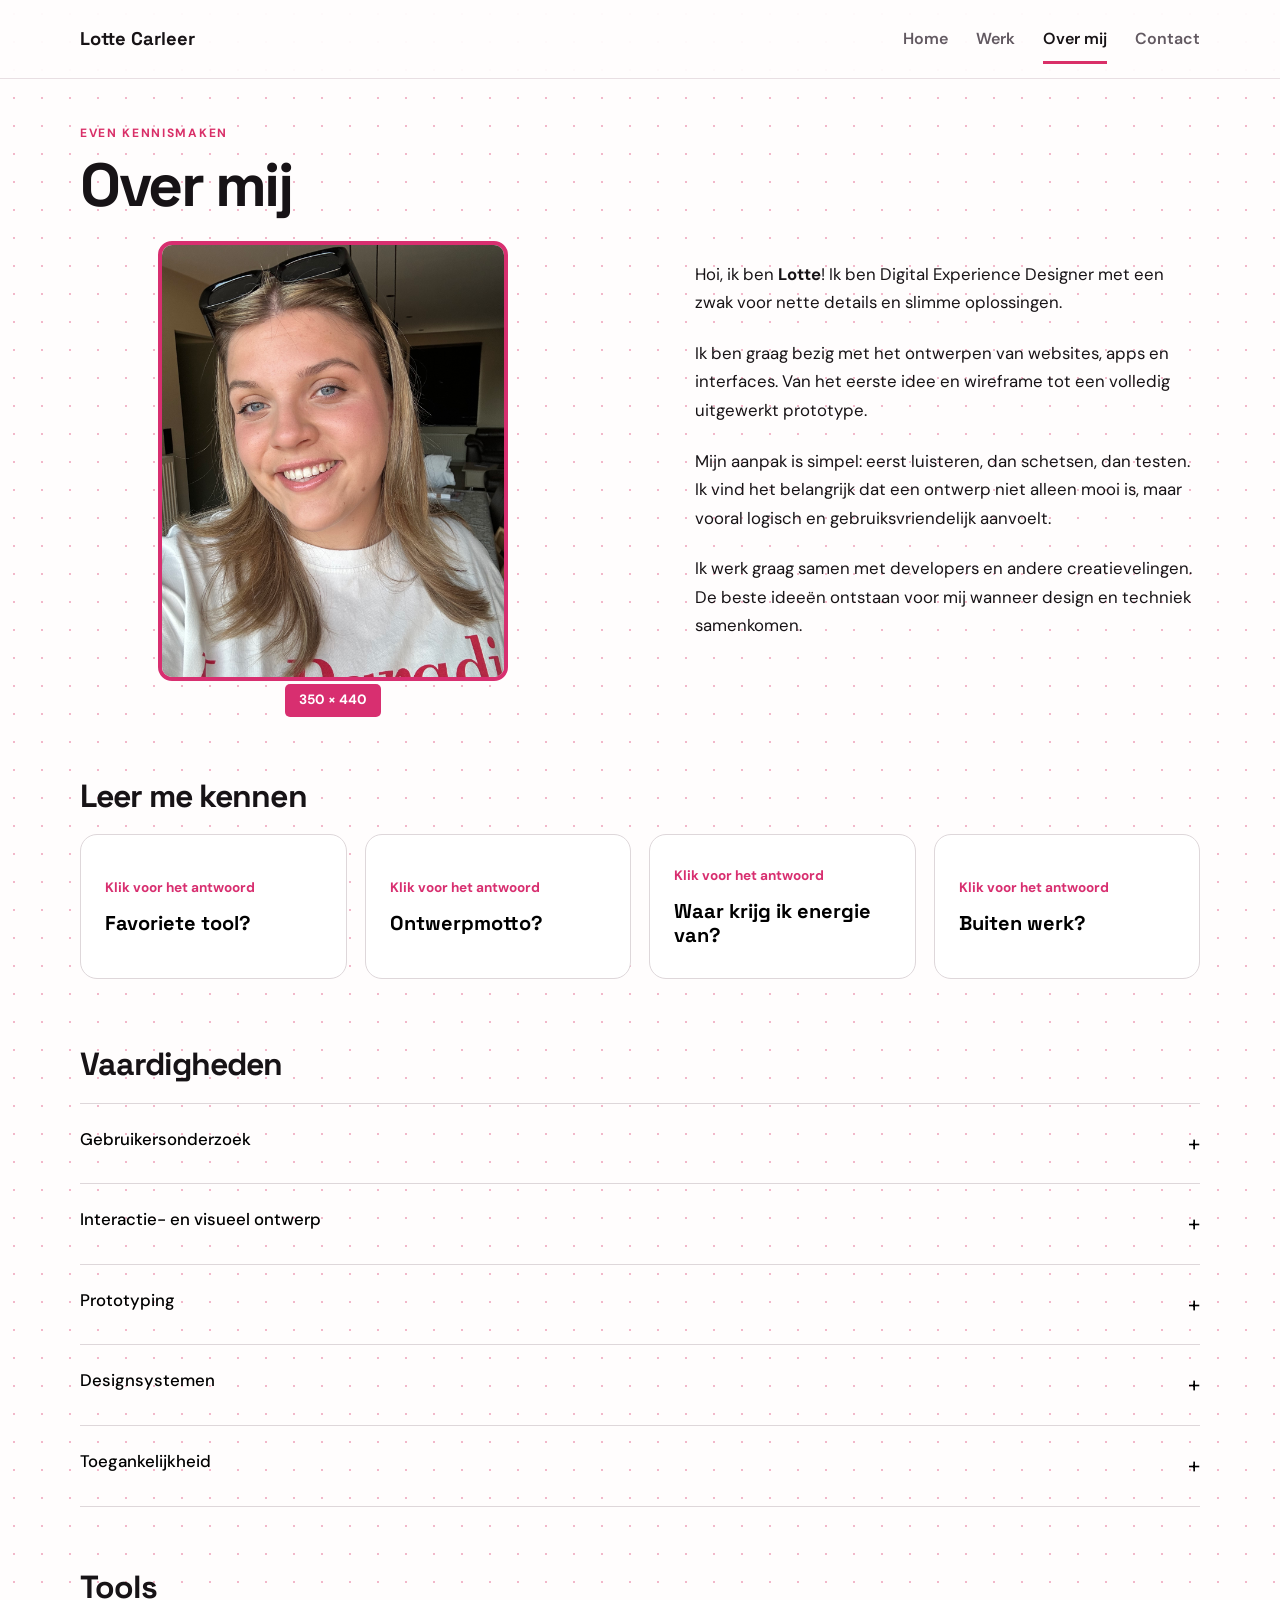
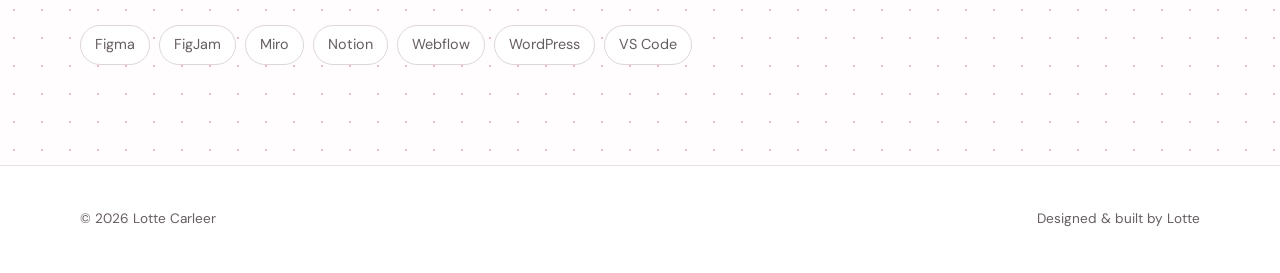
==== commit b22f5e1d: "fix: images fixed" ====
--- a/about.html
+++ b/about.html
@@ -95,7 +95,7 @@
           <div class="about-photo">
 
             <img
-              src="Images/lotte.jpg"
+              src="images/IMG_9203.jpeg"
               alt="Lotte Carleer, Digital Experience Designer"
             >
 
--- a/style.css
+++ b/style.css
@@ -245,6 +245,13 @@
 .photo-placeholder.has-image {
   background-size: cover;
   background-position: center;
+}
+
+.photo-placeholder img {
+  width: 100%;
+  height: 100%;
+  display: block;
+  object-fit: cover;
 }
 
 .initials {
@@ -1631,6 +1638,15 @@
   font-size: 0.9rem;
 }
 
+.case-section > img {
+  display: block;
+  width: 85%;
+  max-width: 900px;
+  height: auto;
+  margin: 35px auto 0;
+  border-radius: 16px;
+}
+
 
 /* =========================
    OUDE WEBSITE
@@ -2322,9 +2338,13 @@
 }
 
 .giftcard {
-  display: grid;
-
-  grid-template-columns: 1fr 1.2fr;
+  display: flex;
+
+  justify-content: center;
+  align-items: center;
+
+  width: 100%;
+  padding: 40px;
 
   overflow: hidden;
 
@@ -2338,16 +2358,22 @@
 }
 
 .giftcard-image {
-  min-height: 340px;
+  width: 100%;
+
+  display: flex;
+  justify-content: center;
+  align-items: center;
 }
 
 .giftcard-image img {
-  width: 100%;
-  height: 100%;
-
   display: block;
 
-  object-fit: cover;
+  width: auto;
+  max-width: 100%;
+  height: auto;
+  max-height: 500px;
+
+  object-fit: contain;
 }
 
 .giftcard-content {
@@ -2754,17 +2780,18 @@
 /* Afbeelding */
 
 .studio-process-image {
-  min-height: 170px;
+  min-height: 280px;
 
   display: flex;
-
   align-items: center;
   justify-content: center;
 
+  padding: 25px;
+
   overflow: hidden;
 
   border: 1px solid var(--line);
-  border-radius: 12px;
+  border-radius: 16px;
 
   background: white;
 }
@@ -2772,12 +2799,13 @@
 .studio-process-image img {
   display: block;
 
-  width: 100%;
-  height: 100%;
-
-  max-height: 210px;
+  width: auto;
+  max-width: 100%;
+  height: auto;
+  max-height: 240px;
 
   object-fit: contain;
+  border-radius: 12px;
 }
 
 .studio-process-image > span {
@@ -2869,4 +2897,128 @@
     padding: 20px;
   }
 
+}
+
+/* =========================
+   AFBEELDINGEN
+========================= */
+
+/* Afbeeldingen op de projectenpagina */
+.project-image {
+  overflow: hidden;
+  padding: 0;
+}
+
+.project-image img {
+  display: block;
+  width: 100%;
+  height: 210px;
+  object-fit: cover;
+}
+
+
+/* =========================
+   CASE STUDY HERO
+========================= */
+
+.case-hero {
+  overflow: hidden;
+}
+
+.case-hero img {
+  display: block;
+  width: 100%;
+  height: auto;
+  max-width: 100%;
+}
+
+
+/* =========================
+   OUDE WEBSITE - JAZZZOLDER
+========================= */
+
+.old-website img {
+  display: block;
+  width: 100%;
+  height: auto;
+  border-radius: 10px;
+}
+
+.old-site-image img {
+  width: 100%;
+  height: 100%;
+  object-fit: cover;
+}
+
+
+/* =========================
+   STUDIO CONNECT PROCESS
+========================= */
+
+.studio-process-image {
+  overflow: hidden;
+}
+
+.studio-process-image img {
+  display: block;
+  width: 100%;
+  height: 100%;
+  max-width: 100%;
+  max-height: 300px;
+  object-fit: contain;
+}
+
+
+/* =========================
+   CADEAUTBON
+========================= */
+
+.giftcard-image {
+  overflow: hidden;
+}
+
+.giftcard-image img {
+  display: block;
+  width: 100%;
+  height: 100%;
+  object-fit: contain;
+}
+
+
+/* =========================
+   MOBIEL
+========================= */
+
+@media (max-width: 800px) {
+
+  .project-image img {
+    height: 220px;
+  }
+
+  .case-hero img {
+    width: 100%;
+    height: auto;
+  }
+
+  .old-website {
+    grid-template-columns: 1fr;
+    padding: 20px;
+  }
+
+  .studio-process-image img {
+    max-height: 250px;
+  }
+
+}
+
+@media (max-width: 500px) {
+
+  .project-image img {
+    height: 200px;
+  }
+
+  .giftcard-image {
+    min-height: 250px;
+  }
+
 }
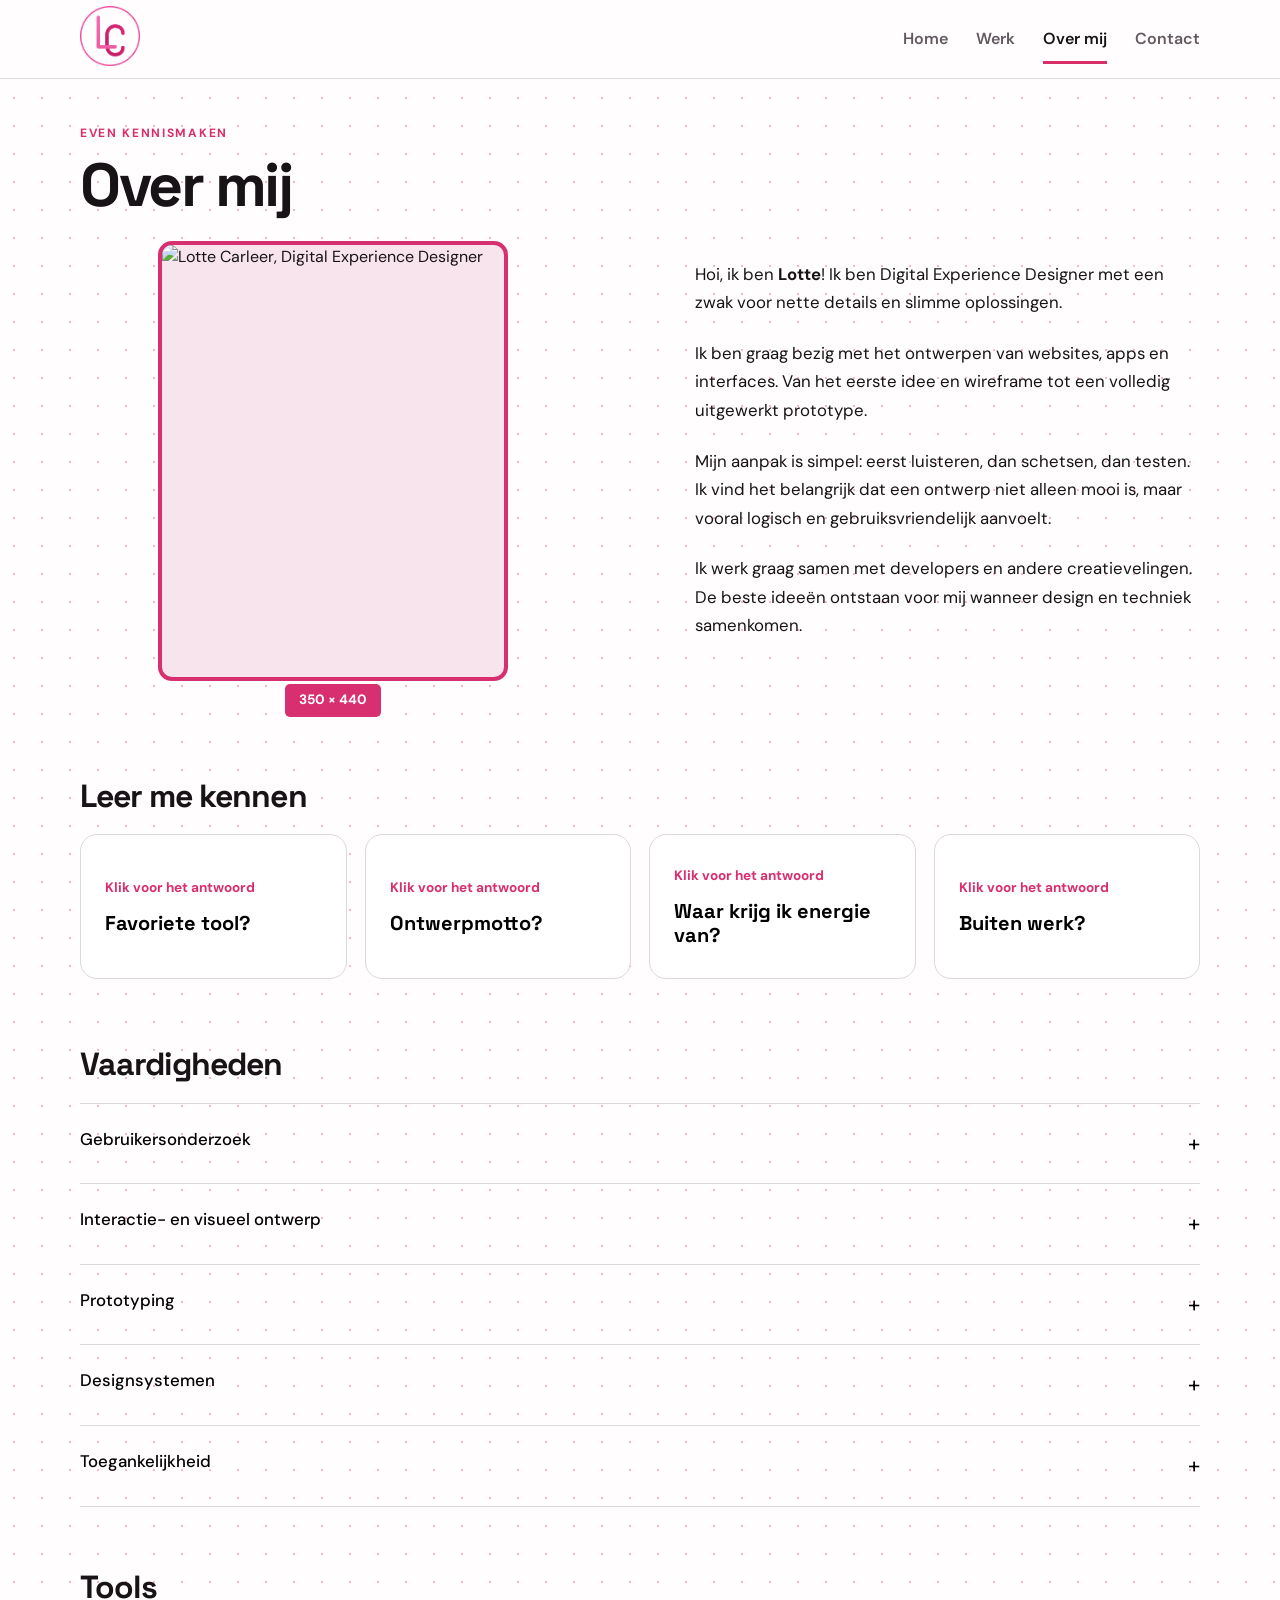
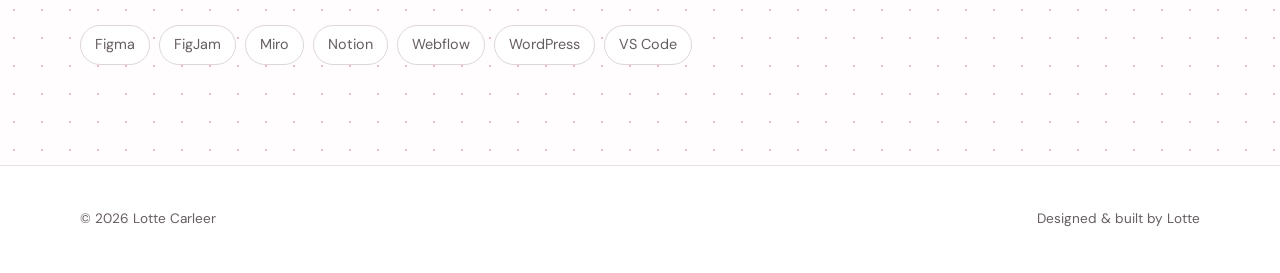
==== commit 55b512b1: "feat: added logo/favicon on each page" ====
--- a/about.html
+++ b/about.html
@@ -40,7 +40,7 @@
     <nav class="nav container" aria-label="Hoofdnavigatie">
 
       <a class="logo" href="index.html">
-        Lotte Carleer
+        <img src="images/favicon.png" alt="logo">
       </a>
 
       <div class="nav-links">
--- a/style.css
+++ b/style.css
@@ -68,10 +68,9 @@
   justify-content: space-between;
 }
 
-.logo {
-  font-family: var(--font-title);
-  font-weight: 700;
-  font-size: 1.15rem;
+.logo img {
+  width: 60px;
+  height: auto;
 }
 
 .nav-links {
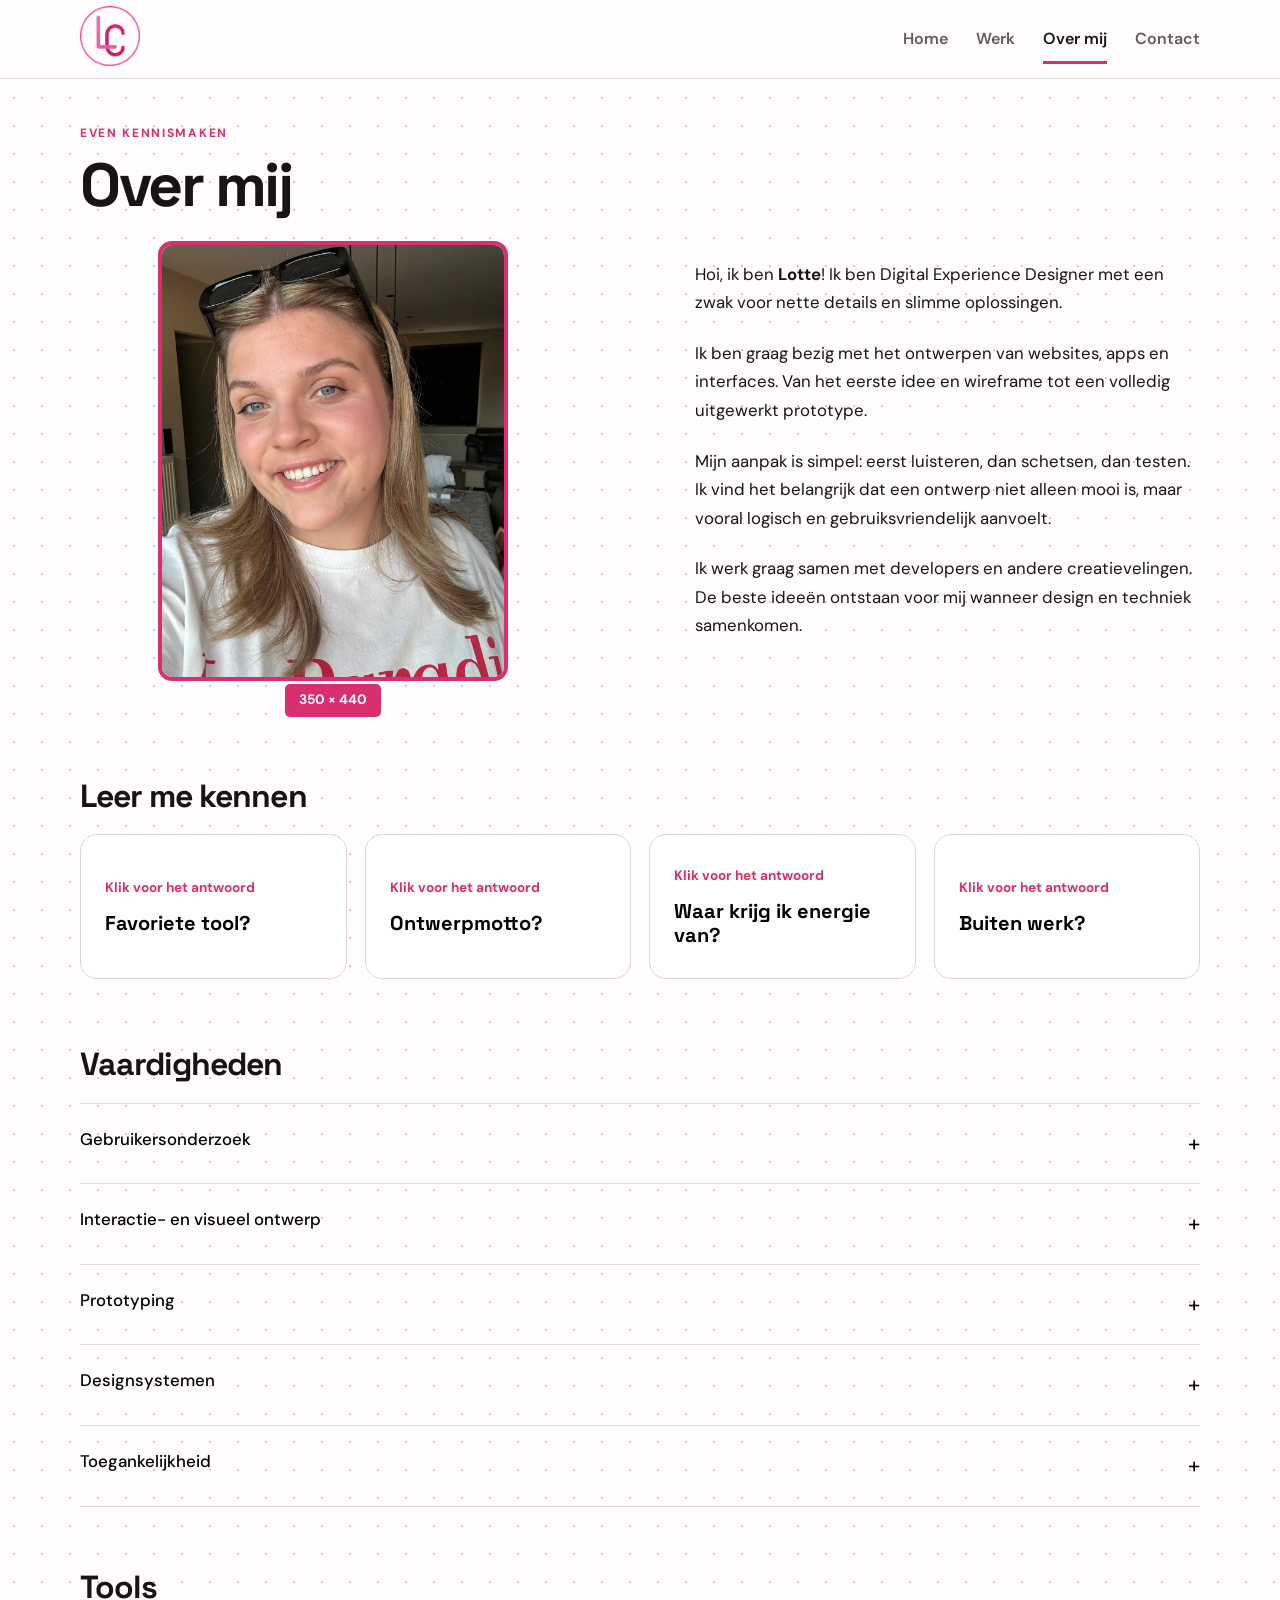
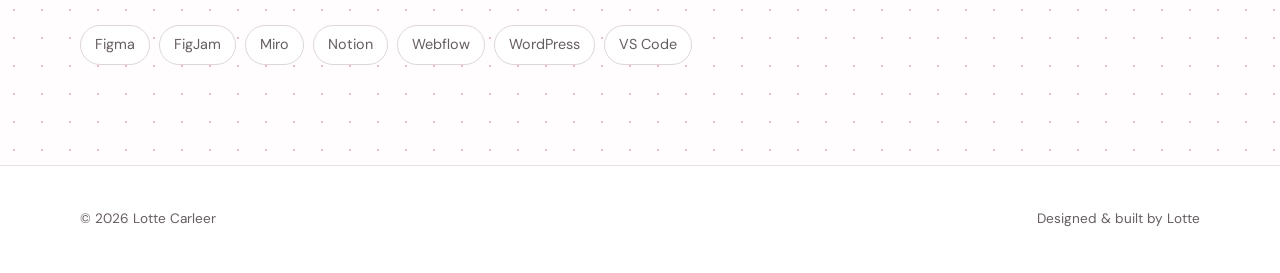
==== commit e9d73aaa: "feat: SEO" ====
--- a/about.html
+++ b/about.html
@@ -4,7 +4,20 @@
   <meta charset="UTF-8">
   <meta name="viewport" content="width=device-width, initial-scale=1.0">
 
-  <title>Over mij | Lotte Carleer</title>
+  <title>Over Mij | Lotte Carleer – Digital Experience Designer</title>
+
+  <link rel="canonical" href="https://lottecarleer.vercel.app/">
+  <link rel="icon" type="image/png" href="favicon.png">
+
+  <script type="application/ld+json">
+{
+  "@context": "https://schema.org",
+  "@type": "Person",
+  "name": "Lotte Carleer",
+  "url": "https://lottecarleer.vercel.app/",
+  "jobTitle": "Digital Experience Designer"
+}
+</script>
 
   <meta
     name="description"
@@ -95,7 +108,7 @@
           <div class="about-photo">
 
             <img
-              src="images/IMG_9203.jpeg"
+              src="images/Me.webp"
               alt="Lotte Carleer, Digital Experience Designer"
             >
 
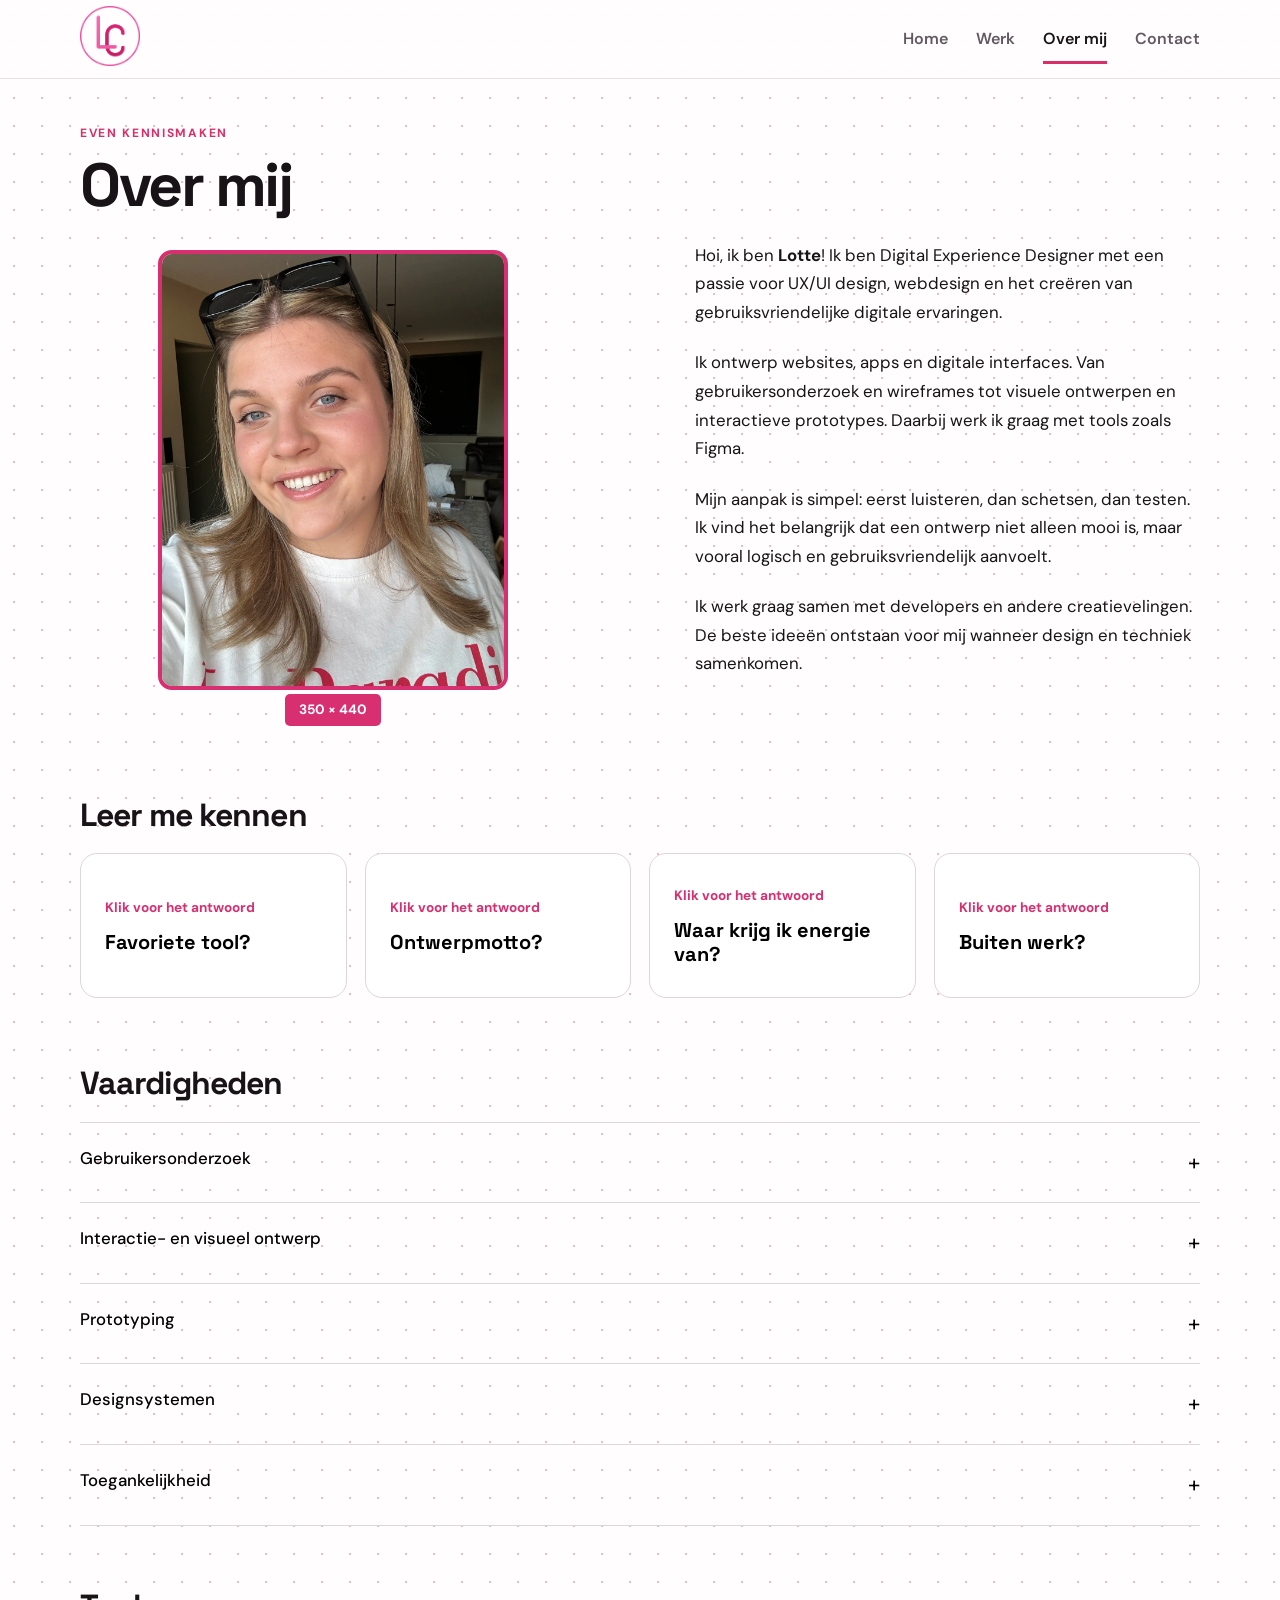
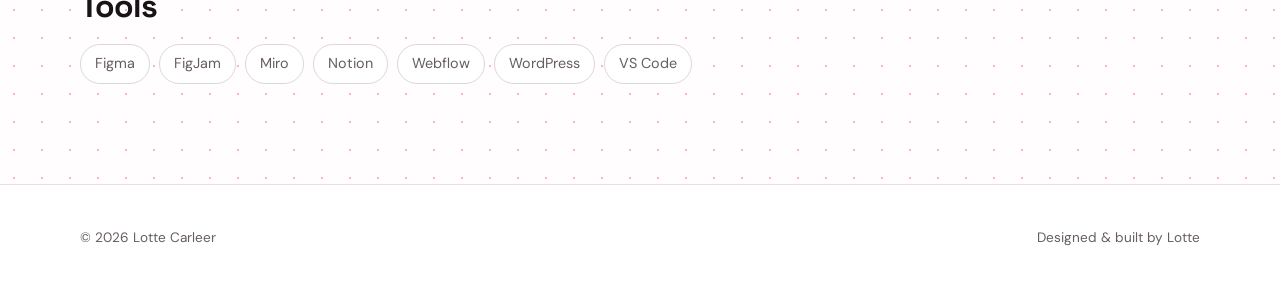
==== commit 62e57a3e: "fix: SEO About page" ====
--- a/about.html
+++ b/about.html
@@ -1,12 +1,21 @@
 <!DOCTYPE html>
 <html lang="nl">
 <head>
+
+  <!-- Google Tag Manager -->
+<script>(function(w,d,s,l,i){w[l]=w[l]||[];w[l].push({'gtm.start':
+new Date().getTime(),event:'gtm.js'});var f=d.getElementsByTagName(s)[0],
+j=d.createElement(s),dl=l!='dataLayer'?'&l='+l:'';j.async=true;j.src=
+'https://www.googletagmanager.com/gtm.js?id='+i+dl;f.parentNode.insertBefore(j,f);
+})(window,document,'script','dataLayer','GTM-W48BBSQT');</script>
+<!-- End Google Tag Manager -->
+
   <meta charset="UTF-8">
   <meta name="viewport" content="width=device-width, initial-scale=1.0">
 
   <title>Over Mij | Lotte Carleer – Digital Experience Designer</title>
 
-  <link rel="canonical" href="https://lottecarleer.vercel.app/">
+<link rel="canonical" href="https://lottecarleer.vercel.app/about.html">
   <link rel="icon" type="image/png" href="favicon.png">
 
   <script type="application/ld+json">
@@ -20,12 +29,11 @@
 </script>
 
   <meta
-    name="description"
-    content="Leer Lotte Carleer kennen, Digital Experience Designer met een passie voor UX/UI design, webdesign, prototyping en digitale ervaringen."
-  >
-
-  <meta name="keywords" content="Lotte Carleer, UX/UI designer, Digital Experience Designer, webdesign, Figma, portfolio">
-  <meta name="author" content="Lotte Carleer">
+  name="description"
+  content="Ontdek wie Lotte Carleer is, Digital Experience Designer met interesse in UX/UI design, webdesign en prototyping. Leer meer over haar vaardigheden en creatieve aanpak."
+>
+
+<meta name="keywords" content="Lotte Carleer, Digital Experience Designer, UX/UI design, webdesigner, gebruiksvriendelijk ontwerp, prototyping, Figma">  <meta name="author" content="Lotte Carleer">
   <meta name="robots" content="index, follow">
 
   <!-- Fonts -->
@@ -40,9 +48,35 @@
   <link rel="stylesheet" href="style.css">
 
   <script defer src="https://t.contentsquare.net/uxa/a8d0bef8a40d2.js"></script>
+
+  <!-- MailerLite Universal -->
+<script>
+    (function(w,d,e,u,f,l,n){w[f]=w[f]||function(){(w[f].q=w[f].q||[])
+    .push(arguments);},l=d.createElement(e),l.async=1,l.src=u,
+    n=d.getElementsByTagName(e)[0],n.parentNode.insertBefore(l,n);})
+    (window,document,'script','https://assets.mailerlite.com/js/universal.js','ml');
+    ml('account', '2712159');
+</script>
+<!-- End MailerLite Universal -->
+
 </head>
+<!-- Google tag (gtag.js) -->
+<script async src="https://www.googletagmanager.com/gtag/js?id=G-LMZDEB7CWZ"></script>
+<script>
+  window.dataLayer = window.dataLayer || [];
+  function gtag(){dataLayer.push(arguments);}
+  gtag('js', new Date());
+
+  gtag('config', 'G-LMZDEB7CWZ');
+</script>
 
 <body>
+
+  <!-- Google Tag Manager (noscript) -->
+<noscript><iframe src="https://www.googletagmanager.com/ns.html?id=GTM-W48BBSQT"
+height="0" width="0" style="display:none;visibility:hidden"></iframe></noscript>
+<!-- End Google Tag Manager (noscript) -->
+ 
 
   <!-- =========================
        HEADER
@@ -125,16 +159,17 @@
 
         <div class="about-text">
 
+         <p>
+  Hoi, ik ben <strong>Lotte</strong>! Ik ben Digital Experience Designer
+  met een passie voor UX/UI design, webdesign en het creëren van
+  gebruiksvriendelijke digitale ervaringen.
+</p>
+
           <p>
-            Hoi, ik ben <strong>Lotte</strong>! Ik ben Digital Experience
-            Designer met een zwak voor nette details en slimme oplossingen.
-          </p>
-
-          <p>
-            Ik ben graag bezig met het ontwerpen van websites, apps en
-            interfaces. Van het eerste idee en wireframe tot een volledig
-            uitgewerkt prototype.
-          </p>
+  Ik ontwerp websites, apps en digitale interfaces. Van gebruikersonderzoek
+  en wireframes tot visuele ontwerpen en interactieve prototypes.
+  Daarbij werk ik graag met tools zoals Figma.
+</p>
 
           <p>
             Mijn aanpak is simpel: eerst luisteren, dan schetsen, dan
